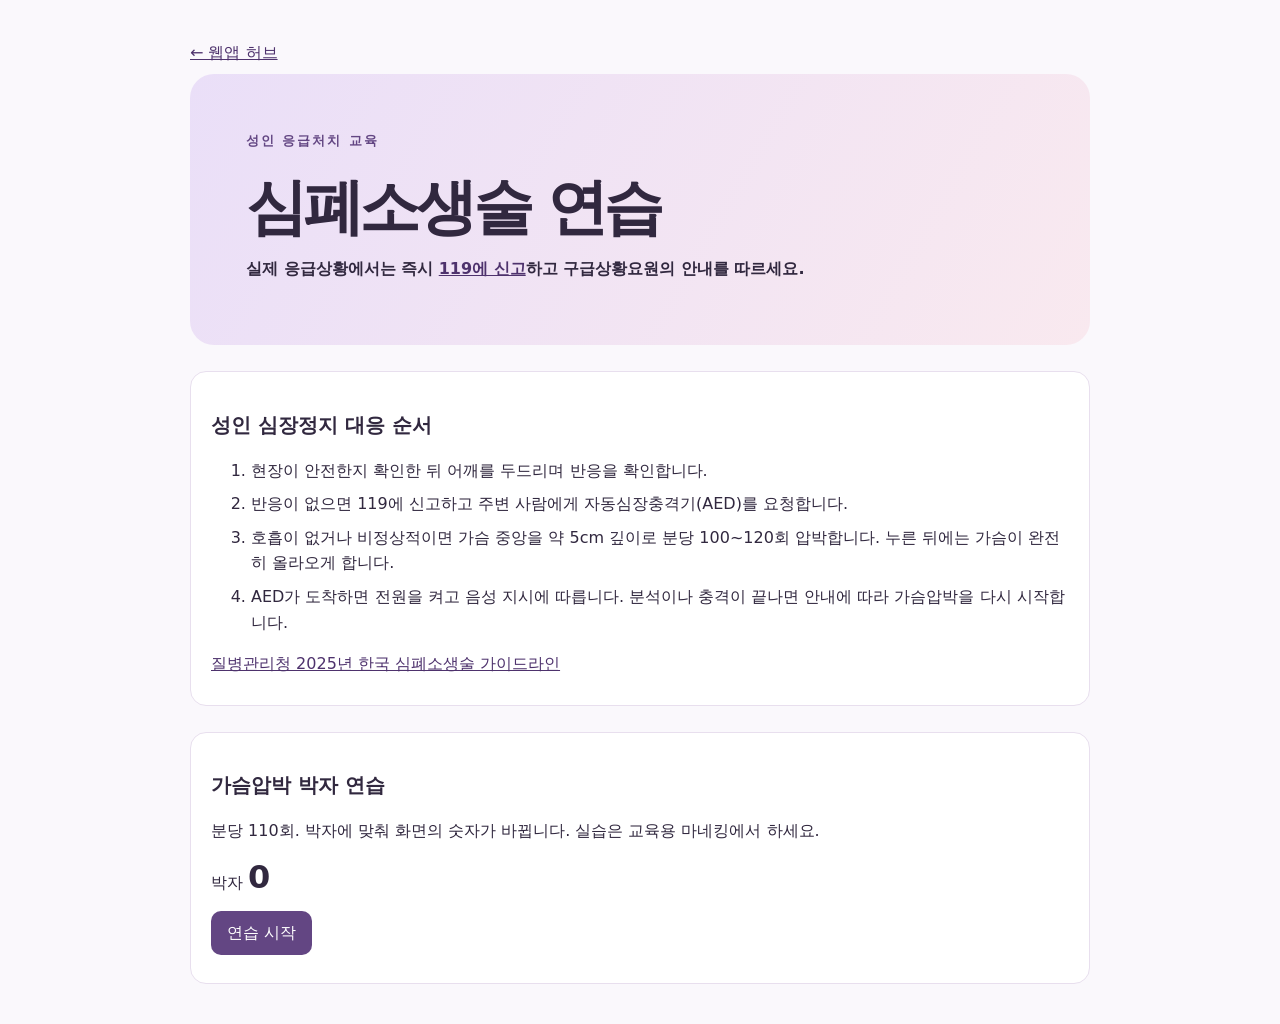
==== cpr/index.html @ 1a1815fc "Add adult CPR practice app" ====
<!doctype html>
<html lang="ko">
<head>
<meta charset="utf-8">
<meta name="viewport" content="width=device-width, initial-scale=1">
<meta http-equiv="Content-Security-Policy" content="default-src 'none'; script-src 'self'; style-src 'self'; base-uri 'none'; form-action 'none'">
<title>성인 심폐소생술 연습 | 웹앱 허브</title>
<link rel="stylesheet" href="../style.css">
<script src="./practice.js" defer></script>
</head>
<body><main>
<p><a href="../">← 웹앱 허브</a></p>
<header><p class="tag">성인 응급처치 교육</p><h1>심폐소생술 연습</h1>
<p><strong>실제 응급상황에서는 즉시 <a href="tel:119">119에 신고</a>하고 구급상황요원의 안내를 따르세요.</strong></p></header>
<section class="diary"><h2>성인 심장정지 대응 순서</h2>
<ol>
<li>현장이 안전한지 확인한 뒤 어깨를 두드리며 반응을 확인합니다.</li>
<li>반응이 없으면 119에 신고하고 주변 사람에게 자동심장충격기(AED)를 요청합니다.</li>
<li>호흡이 없거나 비정상적이면 가슴 중앙을 약 5cm 깊이로 분당 100~120회 압박합니다. 누른 뒤에는 가슴이 완전히 올라오게 합니다.</li>
<li>AED가 도착하면 전원을 켜고 음성 지시에 따릅니다. 분석이나 충격이 끝나면 안내에 따라 가슴압박을 다시 시작합니다.</li>
</ol>
<p><a href="https://www.kdca.go.kr/bbs/kdca/49/305205/download.do">질병관리청 2025년 한국 심폐소생술 가이드라인</a></p>
</section>
<section class="diary"><h2>가슴압박 박자 연습</h2>
<p>분당 110회. 박자에 맞춰 화면의 숫자가 바뀝니다. 실습은 교육용 마네킹에서 하세요.</p>
<p>박자 <output id="beat" aria-live="off">0</output></p>
<button id="toggle" type="button">연습 시작</button>
<p id="status" role="status"></p>
</section>
</main></body>
</html>
---- style.css ----
* { box-sizing: border-box; }
body { margin: 0; font: 16px/1.6 system-ui, "Malgun Gothic", sans-serif; color: #31283f; background: #faf8fc; }
main { width: min(900px, calc(100% - 36px)); margin: 40px auto; }
header { padding: clamp(24px, 6vw, 56px); border-radius: 24px; background: linear-gradient(120deg, #eadff8, #f9e9ef); }
h1 { margin: 0; font-size: clamp(2rem, 6vw, 3.8rem); letter-spacing: -.07em; }
h2 { font-size: 1.25rem; }
h3, p { margin: 0 0 8px; }
.tag, small, .diary span { color: #634683; font-weight: 700; }
.tag { font-size: .82rem; letter-spacing: .15em; }
section { margin-block: 26px; }
.grid { display: grid; grid-template-columns: repeat(auto-fit, minmax(min(100%, 230px), 1fr)); gap: 14px; }
.diary, .grid a { border: 1px solid #e8dfee; border-radius: 16px; background: #fff; padding: 20px; }
a { color: #4e326d; }
.grid a { display: flex; flex-direction: column; gap: 8px; text-decoration: none; font-weight: 700; }
.grid a:hover { background: #f2eafa; }
a:focus-visible { outline: 3px solid #634683; outline-offset: 3px; }
.diary + .diary { margin-top: 14px; }
li + li { margin-top: 8px; }
output { font-size: 2rem; font-weight: 750; font-variant-numeric: tabular-nums; }
button { min-height: 44px; border: 0; border-radius: 10px; padding: 8px 16px; background: #634683; color: white; font: inherit; cursor: pointer; }
button:focus-visible { outline: 3px solid #634683; outline-offset: 3px; }
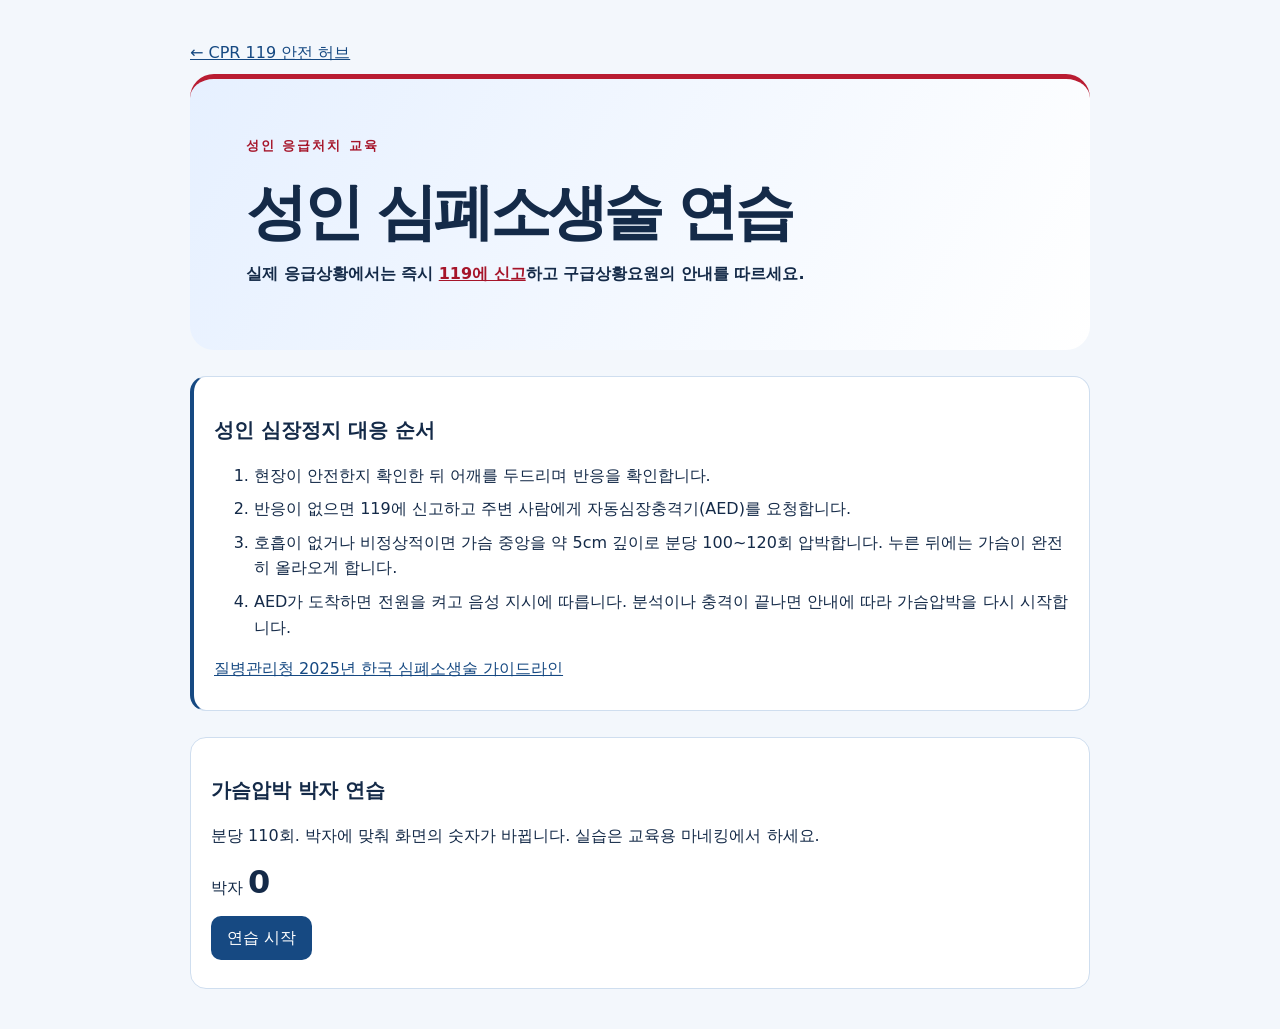
==== commit eaef2373: "Rebrand hub around CPR 119" ====
--- a/cpr/index.html
+++ b/cpr/index.html
@@ -4,13 +4,13 @@
 <meta charset="utf-8">
 <meta name="viewport" content="width=device-width, initial-scale=1">
 <meta http-equiv="Content-Security-Policy" content="default-src 'none'; script-src 'self'; style-src 'self'; base-uri 'none'; form-action 'none'">
-<title>성인 심폐소생술 연습 | 웹앱 허브</title>
+<title>성인 심폐소생술 연습 | CPR 119 안전 허브</title>
 <link rel="stylesheet" href="../style.css">
 <script src="./practice.js" defer></script>
 </head>
 <body><main>
-<p><a href="../">← 웹앱 허브</a></p>
-<header><p class="tag">성인 응급처치 교육</p><h1>심폐소생술 연습</h1>
+<p><a href="../">← CPR 119 안전 허브</a></p>
+<header><p class="tag">성인 응급처치 교육</p><h1>성인 심폐소생술 연습</h1>
 <p><strong>실제 응급상황에서는 즉시 <a href="tel:119">119에 신고</a>하고 구급상황요원의 안내를 따르세요.</strong></p></header>
 <section class="diary"><h2>성인 심장정지 대응 순서</h2>
 <ol>
--- a/style.css
+++ b/style.css
@@ -1,21 +1,25 @@
 * { box-sizing: border-box; }
-body { margin: 0; font: 16px/1.6 system-ui, "Malgun Gothic", sans-serif; color: #31283f; background: #faf8fc; }
+body { margin: 0; font: 16px/1.6 system-ui, "Malgun Gothic", sans-serif; color: #142a48; background: #f3f7fc; }
 main { width: min(900px, calc(100% - 36px)); margin: 40px auto; }
-header { padding: clamp(24px, 6vw, 56px); border-radius: 24px; background: linear-gradient(120deg, #eadff8, #f9e9ef); }
+header { padding: clamp(24px, 6vw, 56px); border-radius: 24px; background: linear-gradient(120deg, #e6f0ff, #fff); }
 h1 { margin: 0; font-size: clamp(2rem, 6vw, 3.8rem); letter-spacing: -.07em; }
 h2 { font-size: 1.25rem; }
 h3, p { margin: 0 0 8px; }
-.tag, small, .diary span { color: #634683; font-weight: 700; }
+.tag, small, .diary span { color: #164982; font-weight: 700; }
 .tag { font-size: .82rem; letter-spacing: .15em; }
 section { margin-block: 26px; }
 .grid { display: grid; grid-template-columns: repeat(auto-fit, minmax(min(100%, 230px), 1fr)); gap: 14px; }
-.diary, .grid a { border: 1px solid #e8dfee; border-radius: 16px; background: #fff; padding: 20px; }
-a { color: #4e326d; }
+.diary, .grid a { border: 1px solid #cfdeef; border-radius: 16px; background: #fff; padding: 20px; }
+a { color: #164982; }
 .grid a { display: flex; flex-direction: column; gap: 8px; text-decoration: none; font-weight: 700; }
-.grid a:hover { background: #f2eafa; }
-a:focus-visible { outline: 3px solid #634683; outline-offset: 3px; }
+.grid a:hover { background: #eaf3ff; }
+a:focus-visible { outline: 3px solid #164982; outline-offset: 3px; }
 .diary + .diary { margin-top: 14px; }
 li + li { margin-top: 8px; }
 output { font-size: 2rem; font-weight: 750; font-variant-numeric: tabular-nums; }
-button { min-height: 44px; border: 0; border-radius: 10px; padding: 8px 16px; background: #634683; color: white; font: inherit; cursor: pointer; }
-button:focus-visible { outline: 3px solid #634683; outline-offset: 3px; }
+button { min-height: 44px; border: 0; border-radius: 10px; padding: 8px 16px; background: #164982; color: white; font: inherit; cursor: pointer; }
+button:focus-visible { outline: 3px solid #164982; outline-offset: 3px; }
+header { border-top: 5px solid #b91c32; }
+header .tag, header strong a { color: #a6152a; }
+.diary:first-of-type { border-left: 4px solid #164982; }
+button:hover { background: #103763; }
